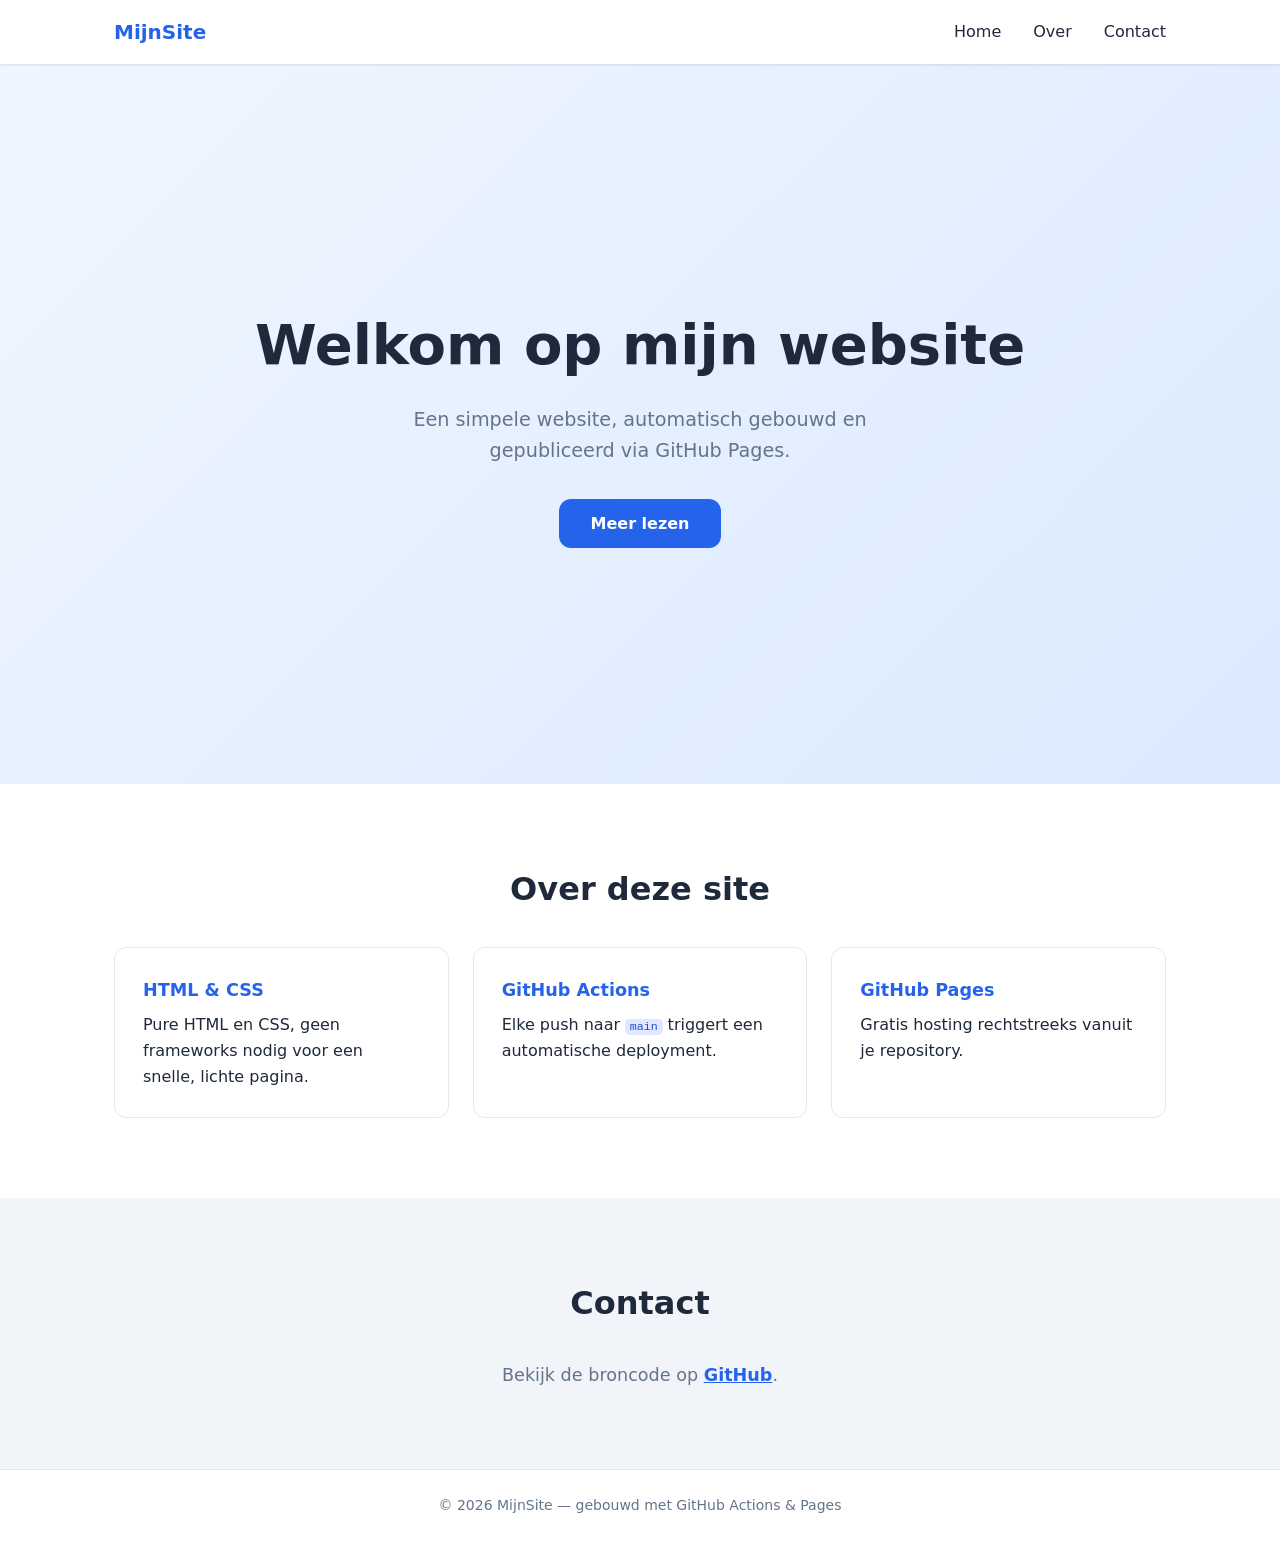
==== index.html @ 5a9286f2 "Add simple website with GitHub Actions CI/CD for GitHub Pages - index.html: Dutch landing page with " ====
<!DOCTYPE html>
<html lang="nl">
<head>
  <meta charset="UTF-8" />
  <meta name="viewport" content="width=device-width, initial-scale=1.0" />
  <title>Mijn Website</title>
  <link rel="stylesheet" href="style.css" />
</head>
<body>
  <header>
    <nav>
      <span class="logo">MijnSite</span>
      <ul>
        <li><a href="#home">Home</a></li>
        <li><a href="#over">Over</a></li>
        <li><a href="#contact">Contact</a></li>
      </ul>
    </nav>
  </header>

  <main>
    <section id="home" class="hero">
      <h1>Welkom op mijn website</h1>
      <p>Een simpele website, automatisch gebouwd en gepubliceerd via GitHub Pages.</p>
      <a href="#over" class="btn">Meer lezen</a>
    </section>

    <section id="over" class="section">
      <h2>Over deze site</h2>
      <div class="cards">
        <div class="card">
          <h3>HTML &amp; CSS</h3>
          <p>Pure HTML en CSS, geen frameworks nodig voor een snelle, lichte pagina.</p>
        </div>
        <div class="card">
          <h3>GitHub Actions</h3>
          <p>Elke push naar <code>main</code> triggert een automatische deployment.</p>
        </div>
        <div class="card">
          <h3>GitHub Pages</h3>
          <p>Gratis hosting rechtstreeks vanuit je repository.</p>
        </div>
      </div>
    </section>

    <section id="contact" class="section alt">
      <h2>Contact</h2>
      <p>Bekijk de broncode op <a href="https://github.com/cveld/claude-tester" target="_blank" rel="noopener">GitHub</a>.</p>
    </section>
  </main>

  <footer>
    <p>&copy; 2026 MijnSite &mdash; gebouwd met GitHub Actions &amp; Pages</p>
  </footer>
</body>
</html>
---- style.css ----
*, *::before, *::after {
  box-sizing: border-box;
  margin: 0;
  padding: 0;
}

:root {
  --primary: #2563eb;
  --primary-dark: #1d4ed8;
  --text: #1e293b;
  --muted: #64748b;
  --bg-alt: #f1f5f9;
  --white: #ffffff;
  --radius: 0.75rem;
}

body {
  font-family: system-ui, -apple-system, sans-serif;
  color: var(--text);
  line-height: 1.6;
}

/* Navigation */
header {
  position: sticky;
  top: 0;
  background: var(--white);
  box-shadow: 0 1px 3px rgba(0,0,0,.1);
  z-index: 100;
}

nav {
  max-width: 1100px;
  margin: 0 auto;
  padding: 1rem 1.5rem;
  display: flex;
  align-items: center;
  justify-content: space-between;
}

.logo {
  font-weight: 700;
  font-size: 1.25rem;
  color: var(--primary);
}

nav ul {
  list-style: none;
  display: flex;
  gap: 2rem;
}

nav a {
  text-decoration: none;
  color: var(--text);
  font-weight: 500;
  transition: color .2s;
}

nav a:hover {
  color: var(--primary);
}

/* Hero */
.hero {
  min-height: 80vh;
  display: flex;
  flex-direction: column;
  align-items: center;
  justify-content: center;
  text-align: center;
  padding: 4rem 1.5rem;
  background: linear-gradient(135deg, #eff6ff 0%, #dbeafe 100%);
}

.hero h1 {
  font-size: clamp(2rem, 5vw, 3.5rem);
  font-weight: 800;
  margin-bottom: 1rem;
  color: var(--text);
}

.hero p {
  font-size: 1.2rem;
  color: var(--muted);
  max-width: 540px;
  margin-bottom: 2rem;
}

.btn {
  display: inline-block;
  background: var(--primary);
  color: var(--white);
  padding: .75rem 2rem;
  border-radius: var(--radius);
  text-decoration: none;
  font-weight: 600;
  transition: background .2s, transform .1s;
}

.btn:hover {
  background: var(--primary-dark);
  transform: translateY(-1px);
}

/* Sections */
.section {
  padding: 5rem 1.5rem;
  max-width: 1100px;
  margin: 0 auto;
}

.section.alt {
  max-width: 100%;
  background: var(--bg-alt);
  padding: 5rem 1.5rem;
}

.section.alt > * {
  max-width: 1100px;
  margin-left: auto;
  margin-right: auto;
}

h2 {
  font-size: 2rem;
  font-weight: 700;
  margin-bottom: 2rem;
  text-align: center;
}

/* Cards */
.cards {
  display: grid;
  grid-template-columns: repeat(auto-fit, minmax(240px, 1fr));
  gap: 1.5rem;
}

.card {
  background: var(--white);
  border: 1px solid #e2e8f0;
  border-radius: var(--radius);
  padding: 1.75rem;
  transition: box-shadow .2s, transform .2s;
}

.card:hover {
  box-shadow: 0 8px 24px rgba(0,0,0,.08);
  transform: translateY(-3px);
}

.card h3 {
  font-size: 1.1rem;
  font-weight: 700;
  margin-bottom: .5rem;
  color: var(--primary);
}

code {
  background: #e0e7ff;
  color: var(--primary-dark);
  padding: .1em .4em;
  border-radius: .3rem;
  font-size: .9em;
}

/* Contact */
#contact p {
  text-align: center;
  font-size: 1.1rem;
  color: var(--muted);
}

#contact a {
  color: var(--primary);
  font-weight: 600;
}

/* Footer */
footer {
  text-align: center;
  padding: 1.5rem;
  font-size: .875rem;
  color: var(--muted);
  border-top: 1px solid #e2e8f0;
}

/* Responsive */
@media (max-width: 600px) {
  nav ul { gap: 1rem; }
}
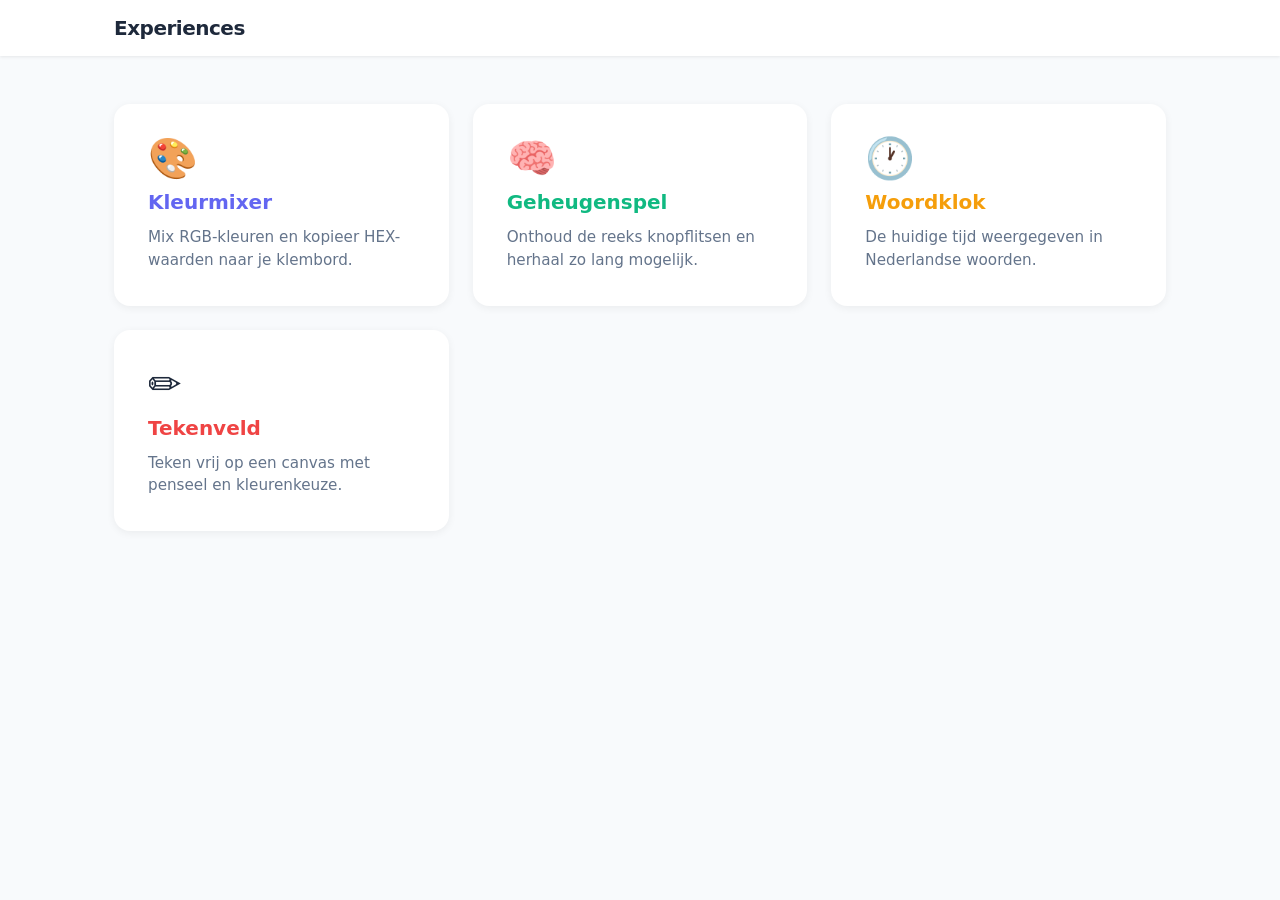
==== commit b6223d46: "Add tile-based home page with 4 interactive experiences - index.html: 4 tiles navigating to each exp" ====
--- a/index.html
+++ b/index.html
@@ -3,54 +3,40 @@
 <head>
   <meta charset="UTF-8" />
   <meta name="viewport" content="width=device-width, initial-scale=1.0" />
-  <title>Mijn Website</title>
+  <title>Experiences</title>
   <link rel="stylesheet" href="style.css" />
 </head>
 <body>
   <header>
     <nav>
-      <span class="logo">MijnSite</span>
-      <ul>
-        <li><a href="#home">Home</a></li>
-        <li><a href="#over">Over</a></li>
-        <li><a href="#contact">Contact</a></li>
-      </ul>
+      <span class="logo">Experiences</span>
     </nav>
   </header>
 
-  <main>
-    <section id="home" class="hero">
-      <h1>Welkom op mijn website</h1>
-      <p>Een simpele website, automatisch gebouwd en gepubliceerd via GitHub Pages.</p>
-      <a href="#over" class="btn">Meer lezen</a>
-    </section>
+  <main class="tile-grid">
+    <a href="experiences/kleur.html" class="tile" style="--accent:#6366f1">
+      <div class="tile-icon">🎨</div>
+      <h2>Kleurmixer</h2>
+      <p>Mix RGB-kleuren en kopieer HEX-waarden naar je klembord.</p>
+    </a>
 
-    <section id="over" class="section">
-      <h2>Over deze site</h2>
-      <div class="cards">
-        <div class="card">
-          <h3>HTML &amp; CSS</h3>
-          <p>Pure HTML en CSS, geen frameworks nodig voor een snelle, lichte pagina.</p>
-        </div>
-        <div class="card">
-          <h3>GitHub Actions</h3>
-          <p>Elke push naar <code>main</code> triggert een automatische deployment.</p>
-        </div>
-        <div class="card">
-          <h3>GitHub Pages</h3>
-          <p>Gratis hosting rechtstreeks vanuit je repository.</p>
-        </div>
-      </div>
-    </section>
+    <a href="experiences/geheugen.html" class="tile" style="--accent:#10b981">
+      <div class="tile-icon">🧠</div>
+      <h2>Geheugenspel</h2>
+      <p>Onthoud de reeks knopflitsen en herhaal zo lang mogelijk.</p>
+    </a>
 
-    <section id="contact" class="section alt">
-      <h2>Contact</h2>
-      <p>Bekijk de broncode op <a href="https://github.com/cveld/claude-tester" target="_blank" rel="noopener">GitHub</a>.</p>
-    </section>
+    <a href="experiences/klok.html" class="tile" style="--accent:#f59e0b">
+      <div class="tile-icon">🕐</div>
+      <h2>Woordklok</h2>
+      <p>De huidige tijd weergegeven in Nederlandse woorden.</p>
+    </a>
+
+    <a href="experiences/teken.html" class="tile" style="--accent:#ef4444">
+      <div class="tile-icon">✏️</div>
+      <h2>Tekenveld</h2>
+      <p>Teken vrij op een canvas met penseel en kleurenkeuze.</p>
+    </a>
   </main>
-
-  <footer>
-    <p>&copy; 2026 MijnSite &mdash; gebouwd met GitHub Actions &amp; Pages</p>
-  </footer>
 </body>
 </html>
--- a/style.css
+++ b/style.css
@@ -1,34 +1,25 @@
-*, *::before, *::after {
-  box-sizing: border-box;
-  margin: 0;
-  padding: 0;
-}
+*, *::before, *::after { box-sizing: border-box; margin: 0; padding: 0; }
 
 :root {
-  --primary: #2563eb;
-  --primary-dark: #1d4ed8;
   --text: #1e293b;
   --muted: #64748b;
-  --bg-alt: #f1f5f9;
+  --bg: #f8fafc;
   --white: #ffffff;
-  --radius: 0.75rem;
+  --radius: 1rem;
 }
 
 body {
   font-family: system-ui, -apple-system, sans-serif;
   color: var(--text);
-  line-height: 1.6;
+  background: var(--bg);
+  min-height: 100vh;
 }
 
-/* Navigation */
+/* Nav */
 header {
-  position: sticky;
-  top: 0;
   background: var(--white);
-  box-shadow: 0 1px 3px rgba(0,0,0,.1);
-  z-index: 100;
+  box-shadow: 0 1px 3px rgba(0,0,0,.08);
 }
-
 nav {
   max-width: 1100px;
   margin: 0 auto;
@@ -37,155 +28,96 @@
   align-items: center;
   justify-content: space-between;
 }
+.logo {
+  font-weight: 800;
+  font-size: 1.25rem;
+  letter-spacing: -.5px;
+}
+.back-link {
+  text-decoration: none;
+  color: var(--muted);
+  font-size: .9rem;
+  display: flex;
+  align-items: center;
+  gap: .4rem;
+  transition: color .2s;
+}
+.back-link:hover { color: var(--text); }
 
-.logo {
-  font-weight: 700;
-  font-size: 1.25rem;
-  color: var(--primary);
+/* Tile grid */
+.tile-grid {
+  display: grid;
+  grid-template-columns: repeat(auto-fit, minmax(260px, 1fr));
+  gap: 1.5rem;
+  max-width: 1100px;
+  margin: 3rem auto;
+  padding: 0 1.5rem;
 }
 
-nav ul {
-  list-style: none;
+.tile {
+  background: var(--white);
+  border-radius: var(--radius);
+  padding: 2rem;
+  text-decoration: none;
+  color: var(--text);
+  border: 2px solid transparent;
+  box-shadow: 0 2px 8px rgba(0,0,0,.06);
+  transition: transform .2s, box-shadow .2s, border-color .2s;
   display: flex;
-  gap: 2rem;
+  flex-direction: column;
+  gap: .75rem;
+}
+.tile:hover {
+  transform: translateY(-4px);
+  box-shadow: 0 12px 32px rgba(0,0,0,.1);
+  border-color: var(--accent);
+}
+.tile-icon {
+  font-size: 2.5rem;
+  line-height: 1;
+}
+.tile h2 {
+  font-size: 1.25rem;
+  font-weight: 700;
+  color: var(--accent);
+}
+.tile p {
+  font-size: .95rem;
+  color: var(--muted);
+  line-height: 1.5;
 }
 
-nav a {
-  text-decoration: none;
-  color: var(--text);
-  font-weight: 500;
-  transition: color .2s;
+/* Experience pages shared */
+.experience {
+  max-width: 680px;
+  margin: 2.5rem auto;
+  padding: 0 1.5rem;
+}
+.experience h1 {
+  font-size: 1.75rem;
+  font-weight: 800;
+  margin-bottom: 1.5rem;
 }
 
-nav a:hover {
-  color: var(--primary);
+/* Buttons */
+.btn {
+  display: inline-flex;
+  align-items: center;
+  gap: .4rem;
+  background: var(--accent, #6366f1);
+  color: #fff;
+  border: none;
+  padding: .6rem 1.4rem;
+  border-radius: .6rem;
+  font-size: .95rem;
+  font-weight: 600;
+  cursor: pointer;
+  transition: filter .15s, transform .1s;
 }
-
-/* Hero */
-.hero {
-  min-height: 80vh;
-  display: flex;
-  flex-direction: column;
-  align-items: center;
-  justify-content: center;
-  text-align: center;
-  padding: 4rem 1.5rem;
-  background: linear-gradient(135deg, #eff6ff 0%, #dbeafe 100%);
-}
-
-.hero h1 {
-  font-size: clamp(2rem, 5vw, 3.5rem);
-  font-weight: 800;
-  margin-bottom: 1rem;
+.btn:hover { filter: brightness(1.1); transform: translateY(-1px); }
+.btn:active { transform: translateY(0); }
+.btn.secondary {
+  background: #e2e8f0;
   color: var(--text);
 }
-
-.hero p {
-  font-size: 1.2rem;
-  color: var(--muted);
-  max-width: 540px;
-  margin-bottom: 2rem;
-}
-
-.btn {
-  display: inline-block;
-  background: var(--primary);
-  color: var(--white);
-  padding: .75rem 2rem;
-  border-radius: var(--radius);
-  text-decoration: none;
-  font-weight: 600;
-  transition: background .2s, transform .1s;
-}
-
-.btn:hover {
-  background: var(--primary-dark);
-  transform: translateY(-1px);
-}
-
-/* Sections */
-.section {
-  padding: 5rem 1.5rem;
-  max-width: 1100px;
-  margin: 0 auto;
-}
-
-.section.alt {
-  max-width: 100%;
-  background: var(--bg-alt);
-  padding: 5rem 1.5rem;
-}
-
-.section.alt > * {
-  max-width: 1100px;
-  margin-left: auto;
-  margin-right: auto;
-}
-
-h2 {
-  font-size: 2rem;
-  font-weight: 700;
-  margin-bottom: 2rem;
-  text-align: center;
-}
-
-/* Cards */
-.cards {
-  display: grid;
-  grid-template-columns: repeat(auto-fit, minmax(240px, 1fr));
-  gap: 1.5rem;
-}
-
-.card {
-  background: var(--white);
-  border: 1px solid #e2e8f0;
-  border-radius: var(--radius);
-  padding: 1.75rem;
-  transition: box-shadow .2s, transform .2s;
-}
-
-.card:hover {
-  box-shadow: 0 8px 24px rgba(0,0,0,.08);
-  transform: translateY(-3px);
-}
-
-.card h3 {
-  font-size: 1.1rem;
-  font-weight: 700;
-  margin-bottom: .5rem;
-  color: var(--primary);
-}
-
-code {
-  background: #e0e7ff;
-  color: var(--primary-dark);
-  padding: .1em .4em;
-  border-radius: .3rem;
-  font-size: .9em;
-}
-
-/* Contact */
-#contact p {
-  text-align: center;
-  font-size: 1.1rem;
-  color: var(--muted);
-}
-
-#contact a {
-  color: var(--primary);
-  font-weight: 600;
-}
-
-/* Footer */
-footer {
-  text-align: center;
-  padding: 1.5rem;
-  font-size: .875rem;
-  color: var(--muted);
-  border-top: 1px solid #e2e8f0;
-}
-
-/* Responsive */
-@media (max-width: 600px) {
-  nav ul { gap: 1rem; }
-}
+.btn.secondary:hover { filter: brightness(.95); }
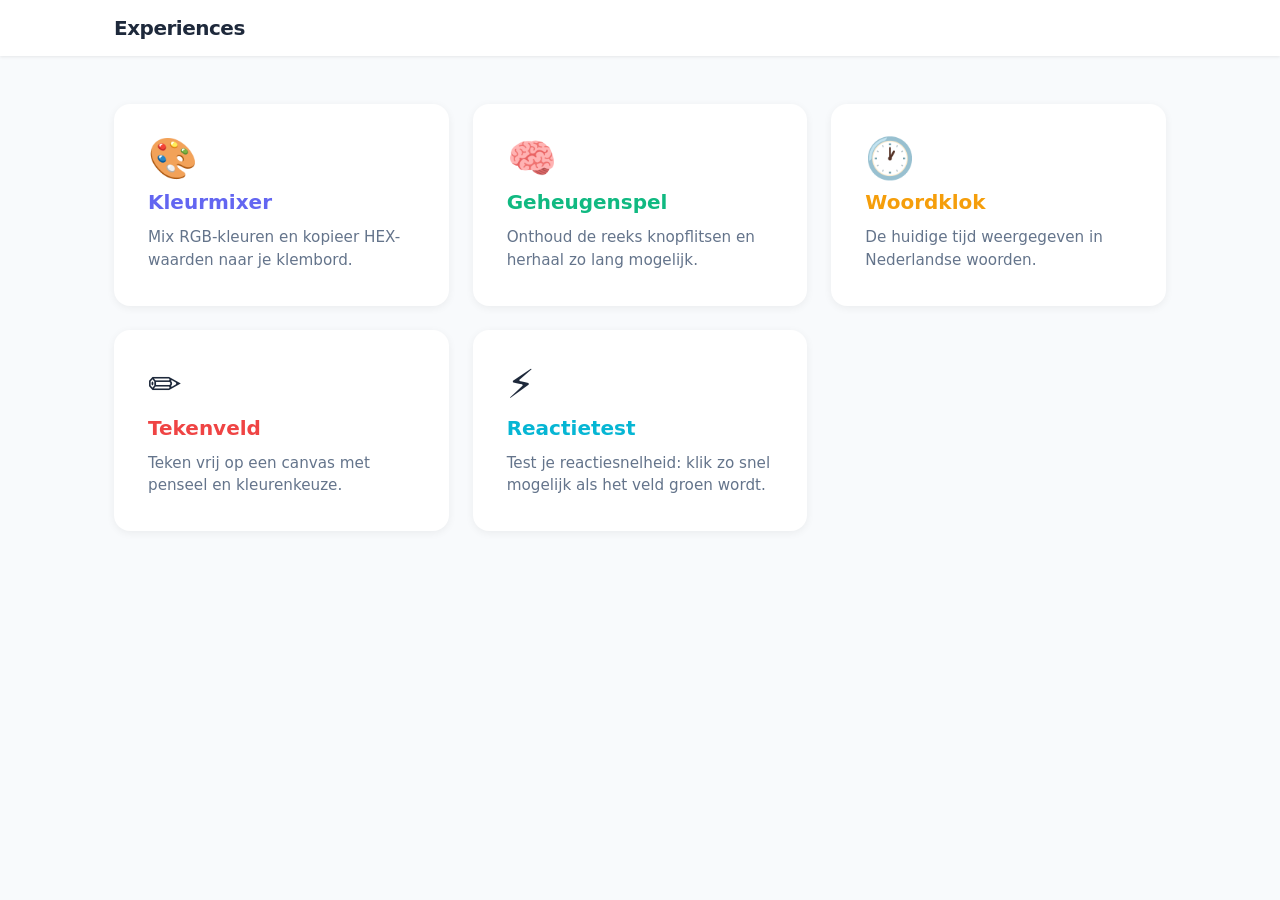
==== commit 16b5079e: "Add Reactietest experience and project README Co-Authored-By: Claude Opus 4.8 <noreply@anthropic.com" ====
--- a/index.html
+++ b/index.html
@@ -37,6 +37,12 @@
       <h2>Tekenveld</h2>
       <p>Teken vrij op een canvas met penseel en kleurenkeuze.</p>
     </a>
+
+    <a href="experiences/reactie.html" class="tile" style="--accent:#06b6d4">
+      <div class="tile-icon">⚡</div>
+      <h2>Reactietest</h2>
+      <p>Test je reactiesnelheid: klik zo snel mogelijk als het veld groen wordt.</p>
+    </a>
   </main>
 </body>
 </html>
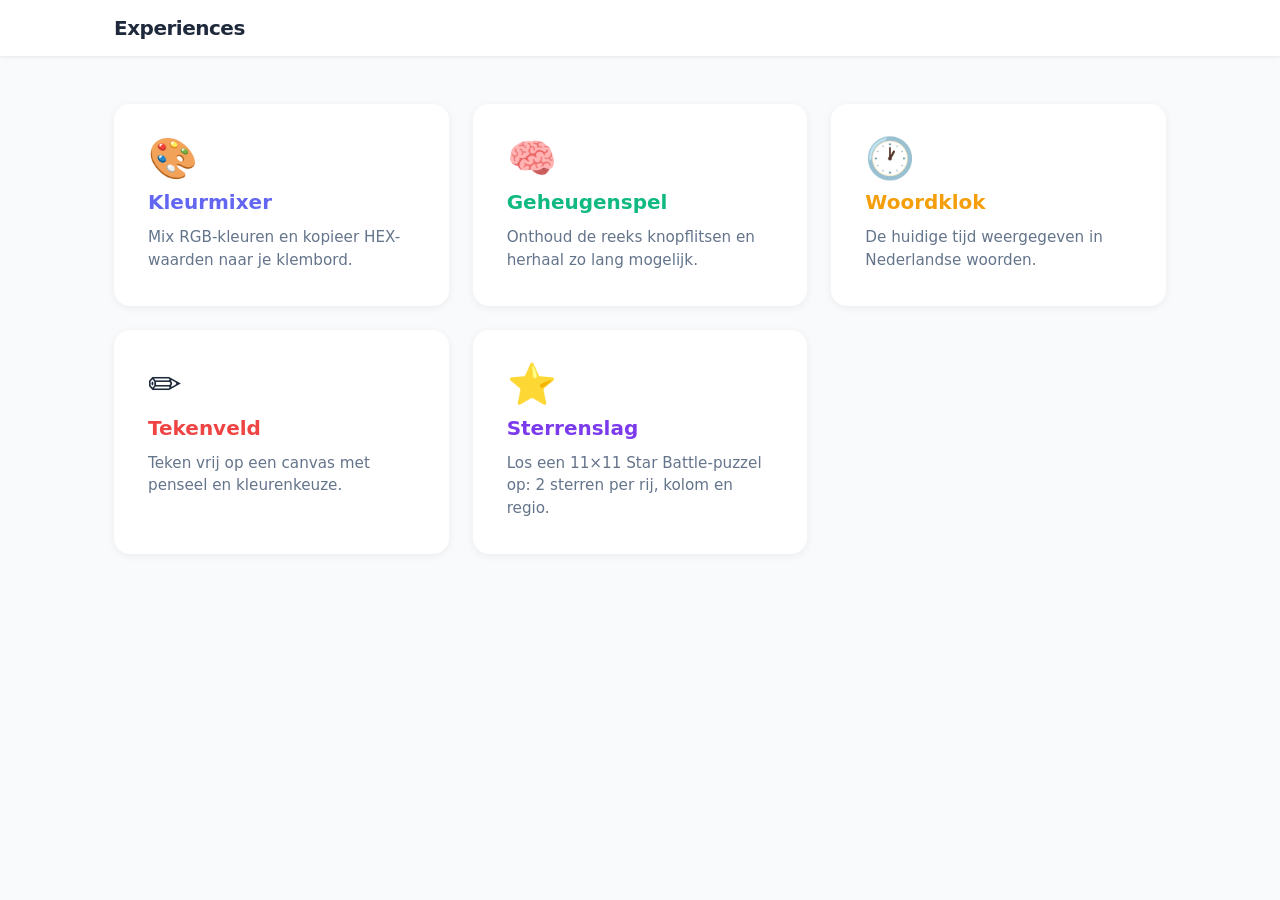
==== commit 193d8962: "Add Sterrenslag: interactive 11x11 Star Battle puzzle Regions and solution reconstructed from a user" ====
--- a/index.html
+++ b/index.html
@@ -38,10 +38,10 @@
       <p>Teken vrij op een canvas met penseel en kleurenkeuze.</p>
     </a>
 
-    <a href="experiences/reactie.html" class="tile" style="--accent:#06b6d4">
-      <div class="tile-icon">⚡</div>
-      <h2>Reactietest</h2>
-      <p>Test je reactiesnelheid: klik zo snel mogelijk als het veld groen wordt.</p>
+    <a href="experiences/sterrenslag.html" class="tile" style="--accent:#7c3aed">
+      <div class="tile-icon">⭐</div>
+      <h2>Sterrenslag</h2>
+      <p>Los een 11×11 Star Battle-puzzel op: 2 sterren per rij, kolom en regio.</p>
     </a>
   </main>
 </body>
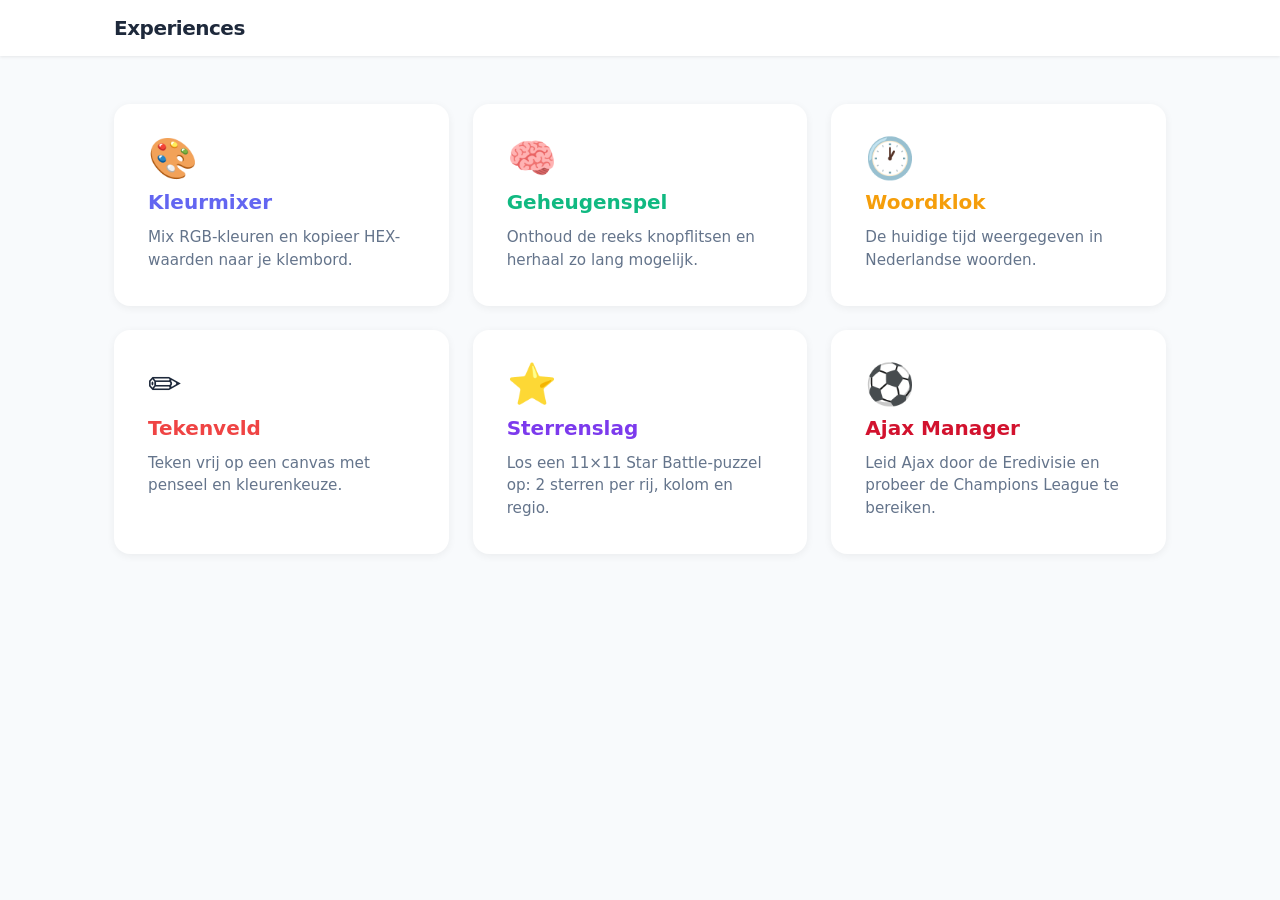
==== commit f8516c93: "Add Ajax Manager: Eredivisie football manager mini-game Vanilla-JS single-page experience where you " ====
--- a/index.html
+++ b/index.html
@@ -43,6 +43,12 @@
       <h2>Sterrenslag</h2>
       <p>Los een 11×11 Star Battle-puzzel op: 2 sterren per rij, kolom en regio.</p>
     </a>
+
+    <a href="experiences/ajax-manager.html" class="tile" style="--accent:#d2122e">
+      <div class="tile-icon">⚽</div>
+      <h2>Ajax Manager</h2>
+      <p>Leid Ajax door de Eredivisie en probeer de Champions League te bereiken.</p>
+    </a>
   </main>
 </body>
 </html>
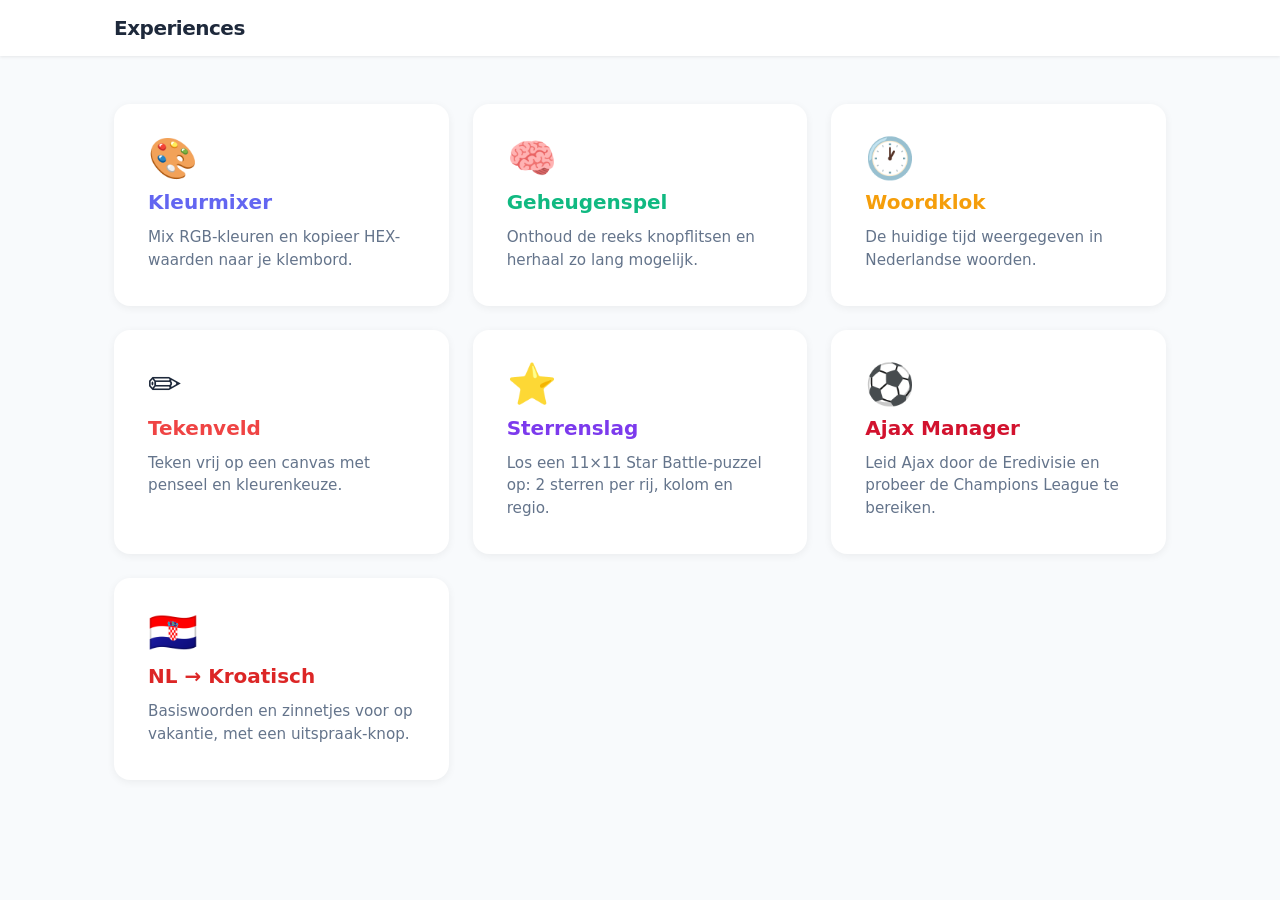
==== commit cfcc4d9a: "Voeg NL → Kroatisch woordenlijst-tile toe met uitspraak-knop Basiswoorden en zinnetjes voor op vakan" ====
--- a/index.html
+++ b/index.html
@@ -49,6 +49,12 @@
       <h2>Ajax Manager</h2>
       <p>Leid Ajax door de Eredivisie en probeer de Champions League te bereiken.</p>
     </a>
+
+    <a href="experiences/kroatisch.html" class="tile" style="--accent:#dc2626">
+      <div class="tile-icon">🇭🇷</div>
+      <h2>NL → Kroatisch</h2>
+      <p>Basiswoorden en zinnetjes voor op vakantie, met een uitspraak-knop.</p>
+    </a>
   </main>
 </body>
 </html>
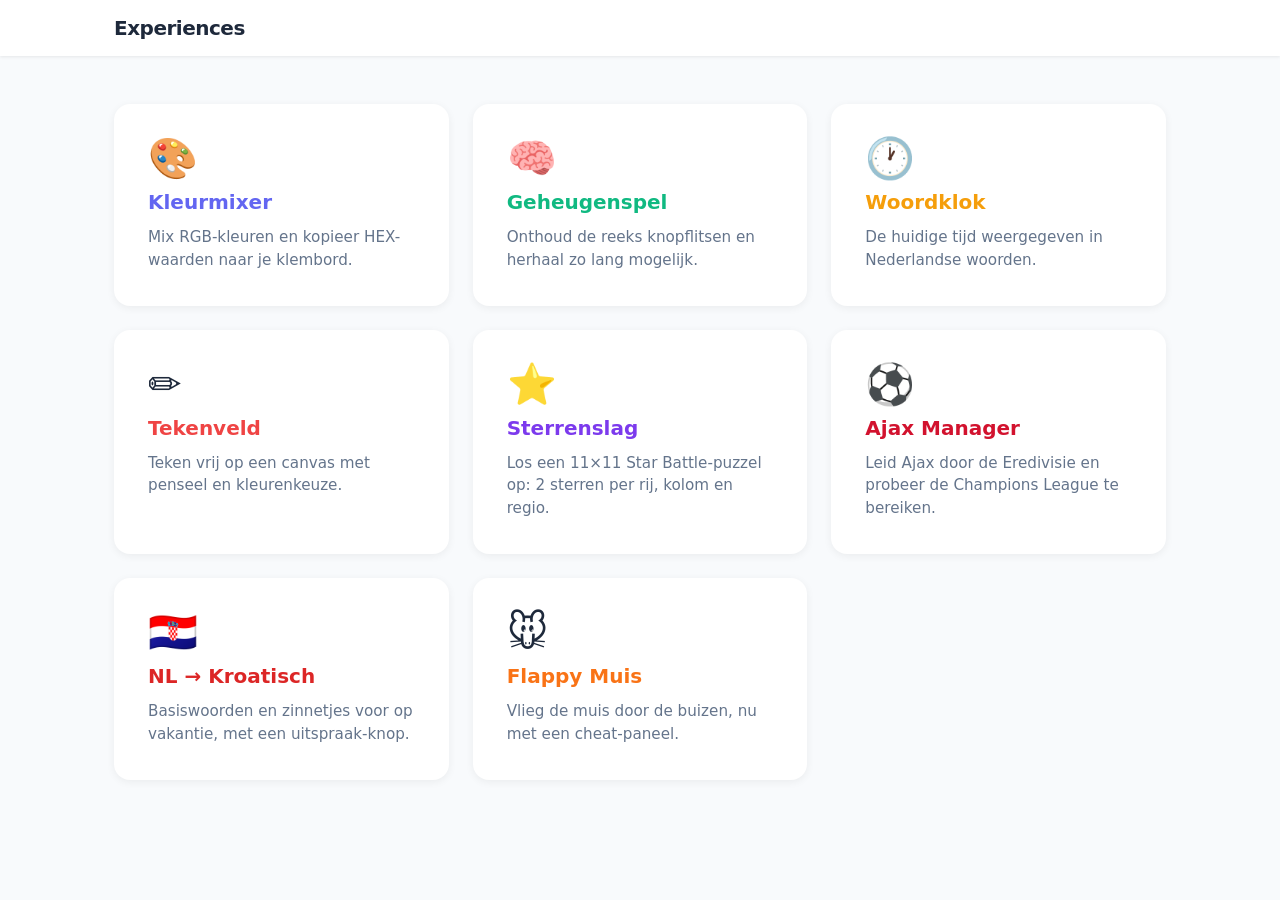
==== commit cd5221c4: "Add Flappy Muis game with cheat panel Co-Authored-By: Claude Sonnet 5.5 <noreply@anthropic.com> Clau" ====
--- a/index.html
+++ b/index.html
@@ -55,6 +55,12 @@
       <h2>NL → Kroatisch</h2>
       <p>Basiswoorden en zinnetjes voor op vakantie, met een uitspraak-knop.</p>
     </a>
+    <a href="experiences/flappy-muis.html" class="tile" style="--accent:#f97316">
+      <div class="tile-icon">🐭</div>
+      <h2>Flappy Muis</h2>
+      <p>Vlieg de muis door de buizen, nu met een cheat-paneel.</p>
+    </a>
+
   </main>
 </body>
 </html>
